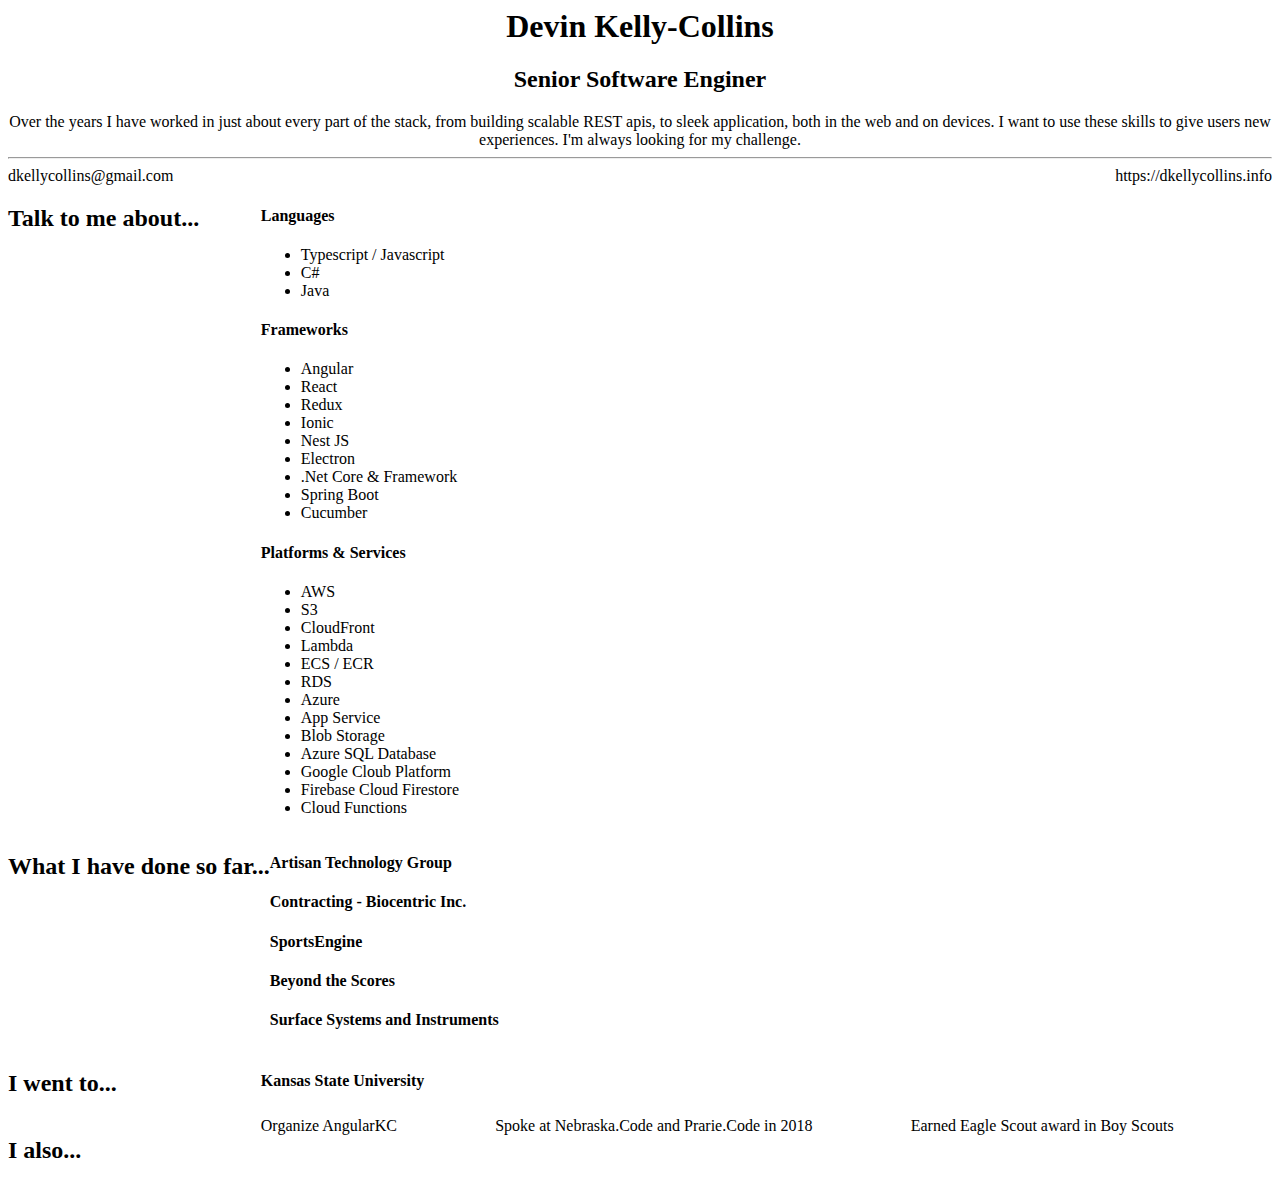
==== index.html @ 17127ee6 "Initial draft." ====
<html>

<head>
  <link rel="stylesheet" href="index.css" />
</head>

<body>
  <div class="resume">
    <h1 class="align-center">Devin Kelly-Collins</h1>
    <h2 class="align-center">Senior Software Enginer</h2>
    <div class="align-center">Over the years I have worked in just about every part of the stack, from building scalable REST apis, to sleek application, both in the web and on devices. I want to use these skills to give users new experiences. I'm always looking for my challenge.</div>
    <hr />
    <div class="flex-row">
      <div>dkellycollins@gmail.com</div>
      <div class="align-right">https://dkellycollins.info</div>
    </div>
    <div class="flex-row">
      <h2 class="section-header">Talk to me about...</h2>
      <div>
        <h4>Languages</h4>
        <ul>
          <li>Typescript / Javascript</li>
          <li>C#</li>
          <li>Java</li>
        </ul>
        <h4>Frameworks</h4>
        <ul>
          <li>Angular</li>
          <li>React</li>
          <li>Redux</li>
          <li>Ionic</li>
          <li>Nest JS</li>
          <li>Electron</li>
          <li>.Net Core & Framework</li>
          <li>Spring Boot</li>
          <li>Cucumber</li>
        </ul>
        <h4>Platforms & Services</h4>
        <ul>
          <li>AWS</li>
          <li>S3</li>
          <li>CloudFront</li>
          <li>Lambda</li>
          <li>ECS / ECR</li>
          <li>RDS</li>
          <li>Azure</li>
          <li>App Service</li>
          <li>Blob Storage</li>
          <li>Azure SQL Database</li>
          <li>Google Cloub Platform</li>
          <li>Firebase Cloud Firestore</li>
          <li>Cloud Functions</li>
        </ul>
      </div>
    </div>
    <div class="flex-row">
      <h2 class="section-header">What I have done so far...</h2>
      <div class="flex-column">
        <div>
          <h4>Artisan Technology Group</h4>
        </div>
        <div>
          <h4>Contracting - Biocentric Inc.</h4>
        </div>
        <div>
          <h4>SportsEngine</h4>
        </div>
        <div>
          <h4>Beyond the Scores</h4>
        </div>
        <div>
          <h4>Surface Systems and Instruments</h4>
        </div>
      </div>
    </div>
    <div class="flex-row">
      <h2 class="section-header">I went to...</h2>
      <div>
        <h4>Kansas State University</h4>
      </div>
    </div>
    <div class="flex-row">
      <h2 class="section-header">I also...</h2>
      <div class="flex">Organize AngularKC</div>
      <div class="flex">Spoke at Nebraska.Code and Prarie.Code in 2018</div>
      <div class="flex">Earned Eagle Scout award in Boy Scouts</div>
    </div>
</body>

</html>
---- index.css ----
.flex-row {
  display: flex;
  flex-direction: row;
}

.flex-row div {
  flex: 1 1 auto;
}

.flex-row .section-header {
  flex-grow: 0;
  flex-shrink: 0;
  flex-basis: auto;
  min-width: 20%;
}

.align-right {
  text-align: right;
}

.align-center {
  text-align: center;
}
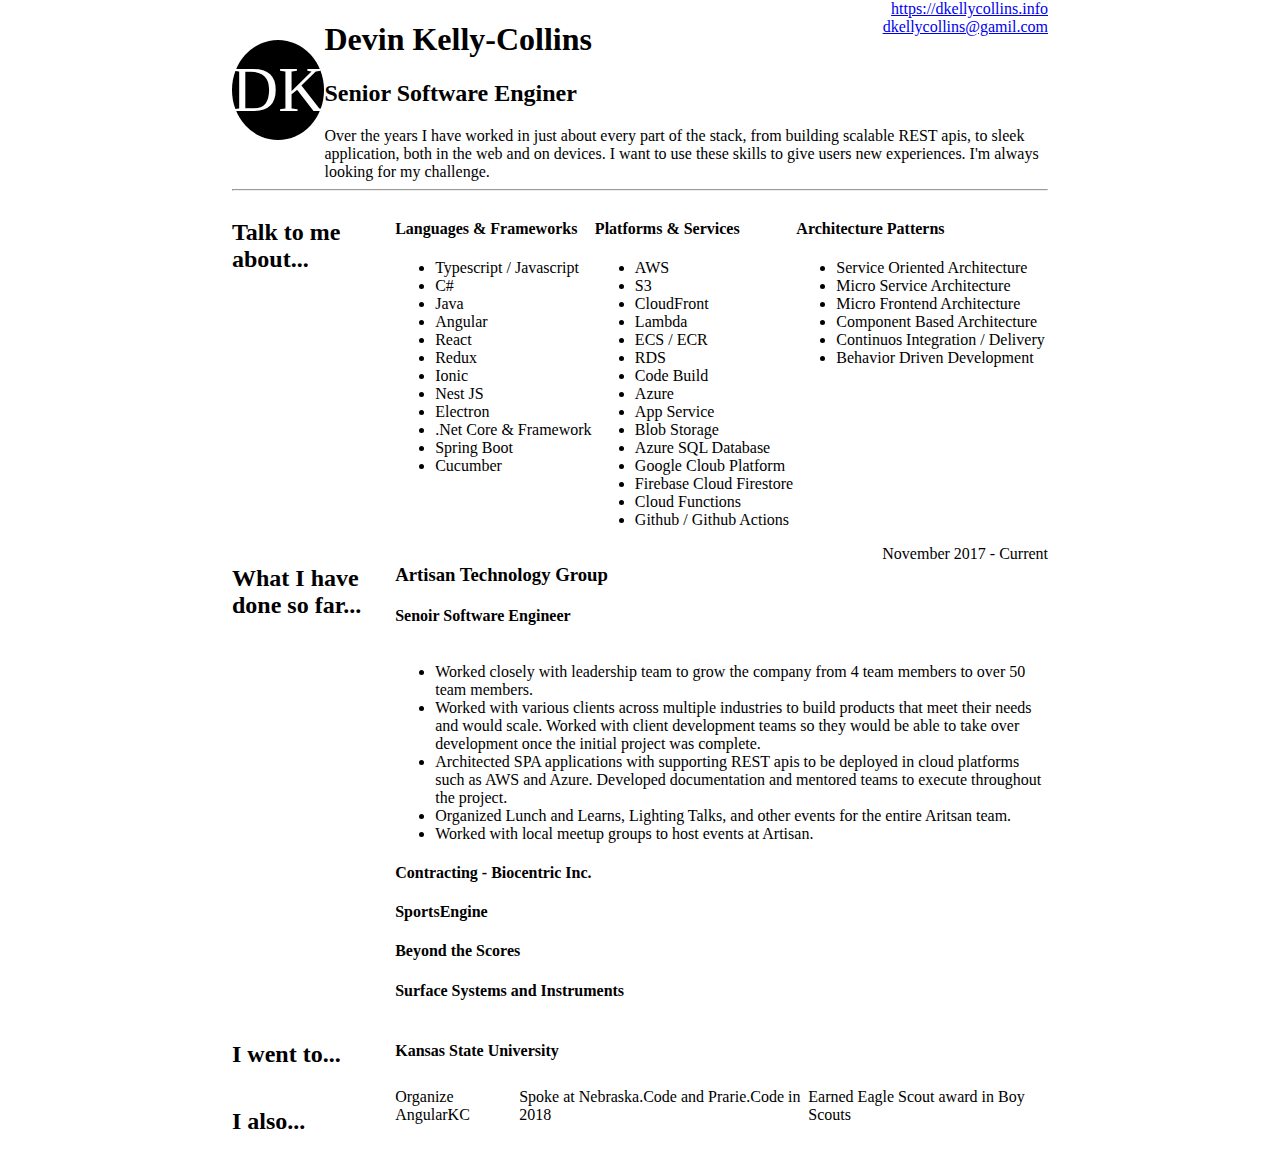
==== commit 8e10d68c: "Checkin" ====
--- a/index.html
+++ b/index.html
@@ -5,26 +5,42 @@
 </head>
 
 <body>
-  <div class="resume">
-    <h1 class="align-center">Devin Kelly-Collins</h1>
-    <h2 class="align-center">Senior Software Enginer</h2>
-    <div class="align-center">Over the years I have worked in just about every part of the stack, from building scalable REST apis, to sleek application, both in the web and on devices. I want to use these skills to give users new experiences. I'm always looking for my challenge.</div>
-    <hr />
+  <div class="flex-row">
     <div class="flex-row">
-      <div>dkellycollins@gmail.com</div>
-      <div class="align-right">https://dkellycollins.info</div>
+      <div class="avatar">DK</div>
     </div>
+    <div class="flex-column">
+      <div class="flex-row">
+        <div>
+          <h1>Devin Kelly-Collins</h1>
+          <h2>Senior Software Enginer</h2>
+        </div>
+        <div>
+          <div class="align-right">
+            <a href="https://dkellycollins.info">https://dkellycollins.info</a>
+          </div>
+          <div class="align-right">
+            <a href="emailto:dkellycollins@gmail.com">dkellycollins@gamil.com</a>
+          </div>
+        </div>
+      </div>
+      <div>
+        Over the years I have worked in just about every part of the stack, from building scalable
+        REST apis, to sleek application, both in the web and on devices. I want to use these skills
+        to give users new experiences. I'm always looking for my challenge.
+      </div>
+    </div>
+  </div>
+  <hr />
+  <div class="flex-row">
+    <h2 class="section-header">Talk to me about...</h2>
     <div class="flex-row">
-      <h2 class="section-header">Talk to me about...</h2>
       <div>
-        <h4>Languages</h4>
+        <h4>Languages & Frameworks</h4>
         <ul>
           <li>Typescript / Javascript</li>
           <li>C#</li>
           <li>Java</li>
-        </ul>
-        <h4>Frameworks</h4>
-        <ul>
           <li>Angular</li>
           <li>React</li>
           <li>Redux</li>
@@ -35,6 +51,8 @@
           <li>Spring Boot</li>
           <li>Cucumber</li>
         </ul>
+      </div>
+      <div>
         <h4>Platforms & Services</h4>
         <ul>
           <li>AWS</li>
@@ -43,6 +61,7 @@
           <li>Lambda</li>
           <li>ECS / ECR</li>
           <li>RDS</li>
+          <li>Code Build</li>
           <li>Azure</li>
           <li>App Service</li>
           <li>Blob Storage</li>
@@ -50,41 +69,72 @@
           <li>Google Cloub Platform</li>
           <li>Firebase Cloud Firestore</li>
           <li>Cloud Functions</li>
+          <li>Github / Github Actions</li>
+        </ul>
+      </div>
+      <div>
+        <h4>Architecture Patterns</h4>
+        <ul>
+          <li>Service Oriented Architecture</li>
+          <li>Micro Service Architecture</li>
+          <li>Micro Frontend Architecture</li>
+          <li>Component Based Architecture</li>
+          <li>Continuos Integration / Delivery</li>
+          <li>Behavior Driven Development</li>
         </ul>
       </div>
     </div>
-    <div class="flex-row">
-      <h2 class="section-header">What I have done so far...</h2>
-      <div class="flex-column">
-        <div>
-          <h4>Artisan Technology Group</h4>
+  </div>
+  <div class="flex-row">
+    <h2 class="section-header">What I have done so far...</h2>
+    <div class="flex-column">
+      <div>
+        <div class="flex-row">
+          <div>
+            <h3>Artisan Technology Group</h3>
+            <h4>Senoir Software Engineer</h4>
+          </div>
+          <div class="align-right">
+            <span>November 2017 - Current</span>
+          </div>
         </div>
-        <div>
-          <h4>Contracting - Biocentric Inc.</h4>
-        </div>
-        <div>
-          <h4>SportsEngine</h4>
-        </div>
-        <div>
-          <h4>Beyond the Scores</h4>
-        </div>
-        <div>
-          <h4>Surface Systems and Instruments</h4>
-        </div>
+        <ul>
+          <li>Worked closely with leadership team to grow the company from 4 team members to over 50 team members.</li>
+          <li>Worked with various clients across multiple industries to build products that meet their needs and would
+            scale. Worked with client development teams so they would be able to take over development once the initial
+            project was complete.</li>
+          <li>Architected SPA applications with supporting REST apis to be deployed in cloud platforms such as AWS and
+            Azure. Developed documentation and mentored teams to execute throughout the project.</li>
+          <li>Organized Lunch and Learns, Lighting Talks, and other events for the entire Aritsan team.</li>
+          <li>Worked with local meetup groups to host events at Artisan.</li>
+        </ul>
+      </div>
+      <div>
+        <h4>Contracting - Biocentric Inc.</h4>
+      </div>
+      <div>
+        <h4>SportsEngine</h4>
+      </div>
+      <div>
+        <h4>Beyond the Scores</h4>
+      </div>
+      <div>
+        <h4>Surface Systems and Instruments</h4>
       </div>
     </div>
-    <div class="flex-row">
-      <h2 class="section-header">I went to...</h2>
-      <div>
-        <h4>Kansas State University</h4>
-      </div>
+  </div>
+  <div class="flex-row">
+    <h2 class="section-header">I went to...</h2>
+    <div>
+      <h4>Kansas State University</h4>
     </div>
-    <div class="flex-row">
-      <h2 class="section-header">I also...</h2>
-      <div class="flex">Organize AngularKC</div>
-      <div class="flex">Spoke at Nebraska.Code and Prarie.Code in 2018</div>
-      <div class="flex">Earned Eagle Scout award in Boy Scouts</div>
-    </div>
+  </div>
+  <div class="flex-row">
+    <h2 class="section-header">I also...</h2>
+    <div class="flex">Organize AngularKC</div>
+    <div class="flex">Spoke at Nebraska.Code and Prarie.Code in 2018</div>
+    <div class="flex">Earned Eagle Scout award in Boy Scouts</div>
+  </div>
 </body>
 
 </html>--- a/index.css
+++ b/index.css
@@ -1,3 +1,15 @@
+
+body {
+  display: flex;
+  flex-direction: column;
+  max-width: 8.5in;
+  margin: auto;
+}
+
+hr {
+  margin-left: 0;
+  margin-right: 0;
+}
 
 .flex-row {
   display: flex;
@@ -15,10 +27,28 @@
   min-width: 20%;
 }
 
+.section-header {
+  max-width: 20%;
+}
+
 .align-right {
   text-align: right;
 }
 
 .align-center {
   text-align: center;
+}
+
+.avatar {
+  background: black;
+  color: white;
+
+  max-width: 100px;
+  max-height: 100px;
+  border-radius: 50%;
+  margin: auto;
+
+  text-align: center;
+  line-height: 100px;
+  font-size: 64px;
 }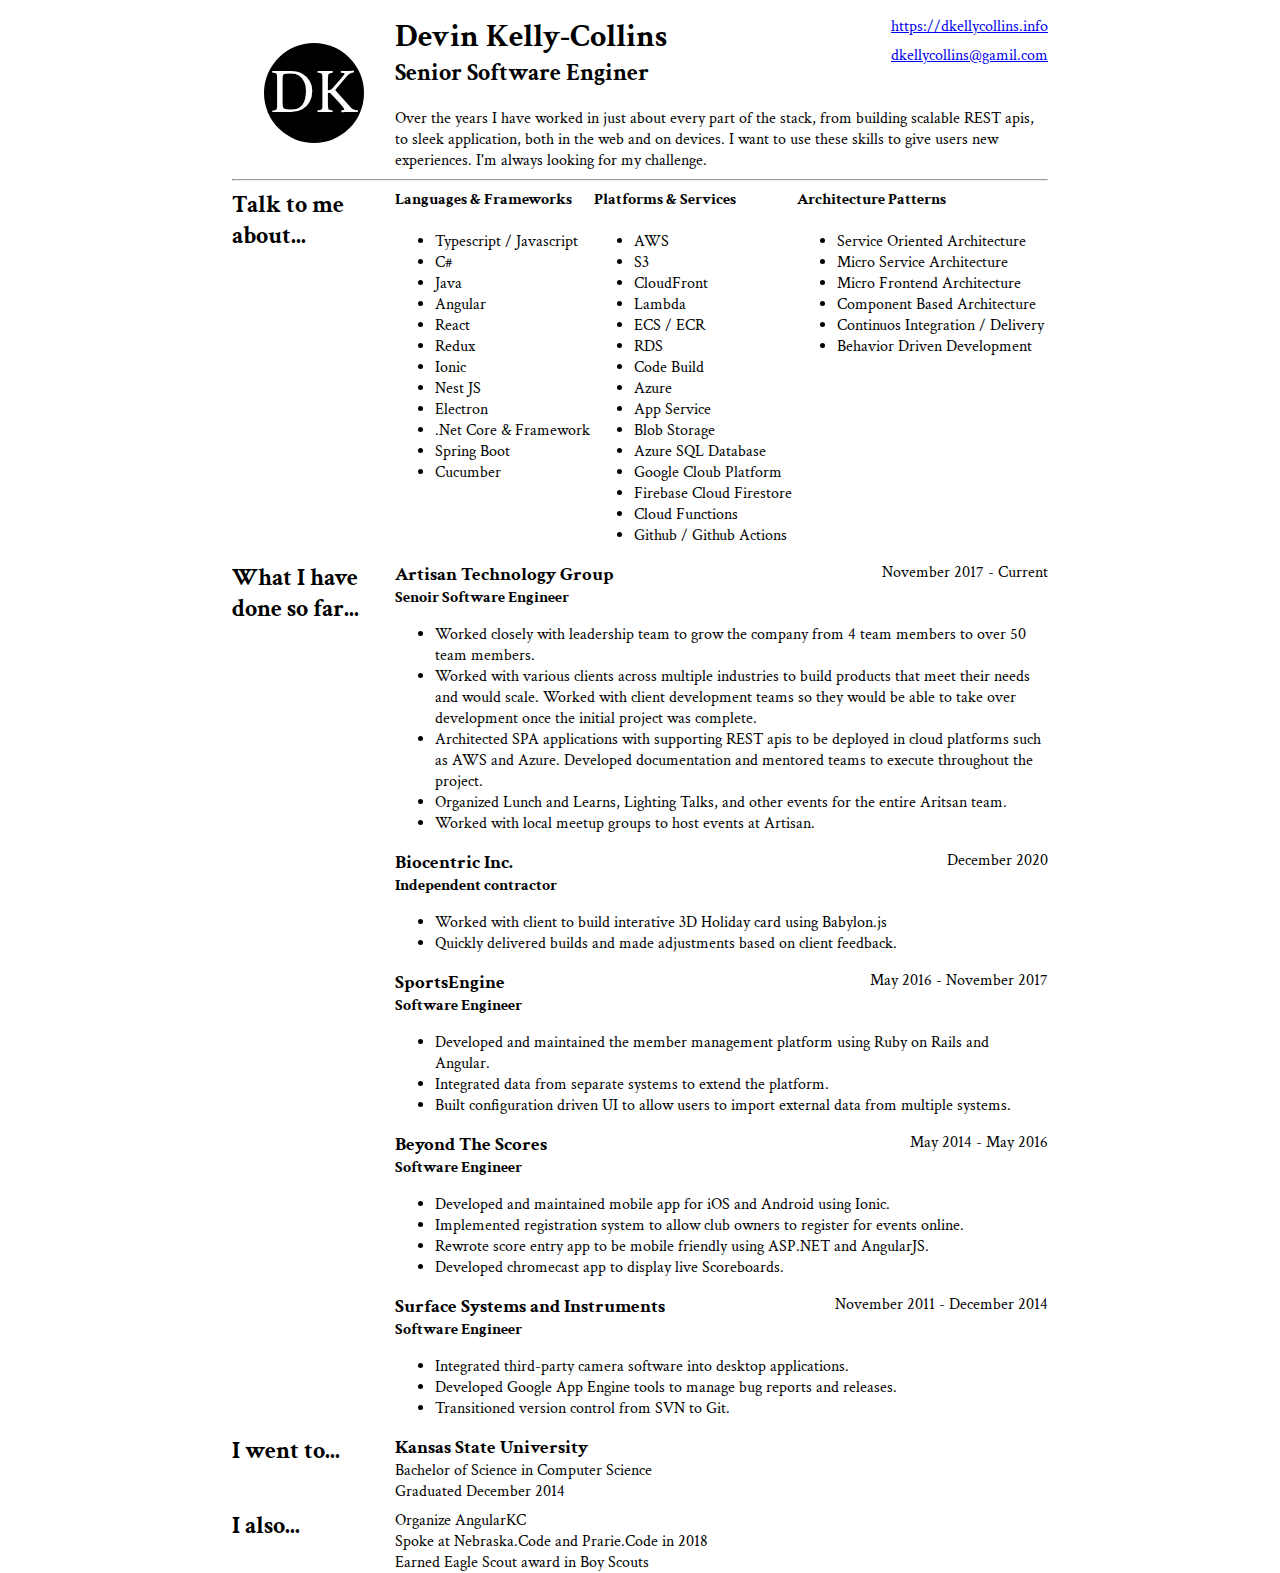
==== commit 83dc30c5: "Filled in the rest of the resume." ====
--- a/index.html
+++ b/index.html
@@ -1,22 +1,25 @@
 <html>
 
 <head>
-  <link rel="stylesheet" href="index.css" />
+  <link rel="preconnect" href="https://fonts.gstatic.com">
+  <link rel="stylesheet"
+    href="https://fonts.googleapis.com/css2?family=Crimson+Text:ital,wght@0,400;0,600;1,400;1,600&display=swap">
+  <link rel="stylesheet" href="index.css">
 </head>
 
 <body>
   <div class="flex-row">
-    <div class="flex-row">
+    <div class="flex-row section-header">
       <div class="avatar">DK</div>
     </div>
     <div class="flex-column">
       <div class="flex-row">
         <div>
-          <h1>Devin Kelly-Collins</h1>
+          <h1 class="margin-bottom-none">Devin Kelly-Collins</h1>
           <h2>Senior Software Enginer</h2>
         </div>
         <div>
-          <div class="align-right">
+          <div class="align-right margin-bottom-small">
             <a href="https://dkellycollins.info">https://dkellycollins.info</a>
           </div>
           <div class="align-right">
@@ -91,49 +94,109 @@
       <div>
         <div class="flex-row">
           <div>
-            <h3>Artisan Technology Group</h3>
-            <h4>Senoir Software Engineer</h4>
+            <h3 class="margin-bottom-none">Artisan Technology Group</h3>
+            <h4 class="margin-bottom-none">Senoir Software Engineer</h4>
           </div>
           <div class="align-right">
             <span>November 2017 - Current</span>
           </div>
         </div>
-        <ul>
-          <li>Worked closely with leadership team to grow the company from 4 team members to over 50 team members.</li>
-          <li>Worked with various clients across multiple industries to build products that meet their needs and would
-            scale. Worked with client development teams so they would be able to take over development once the initial
-            project was complete.</li>
-          <li>Architected SPA applications with supporting REST apis to be deployed in cloud platforms such as AWS and
-            Azure. Developed documentation and mentored teams to execute throughout the project.</li>
-          <li>Organized Lunch and Learns, Lighting Talks, and other events for the entire Aritsan team.</li>
-          <li>Worked with local meetup groups to host events at Artisan.</li>
-        </ul>
-      </div>
-      <div>
-        <h4>Contracting - Biocentric Inc.</h4>
-      </div>
-      <div>
-        <h4>SportsEngine</h4>
-      </div>
-      <div>
-        <h4>Beyond the Scores</h4>
-      </div>
-      <div>
-        <h4>Surface Systems and Instruments</h4>
-      </div>
-    </div>
-  </div>
-  <div class="flex-row">
+        <div>
+          <ul>
+            <li>Worked closely with leadership team to grow the company from 4 team members to over 50 team members.
+            </li>
+            <li>Worked with various clients across multiple industries to build products that meet their needs and would
+              scale. Worked with client development teams so they would be able to take over development once the
+              initial
+              project was complete.</li>
+            <li>Architected SPA applications with supporting REST apis to be deployed in cloud platforms such as AWS and
+              Azure. Developed documentation and mentored teams to execute throughout the project.</li>
+            <li>Organized Lunch and Learns, Lighting Talks, and other events for the entire Aritsan team.</li>
+            <li>Worked with local meetup groups to host events at Artisan.</li>
+          </ul>
+        </div>
+      </div>
+      <div>
+        <div class="flex-row">
+          <div>
+            <h3 class="margin-bottom-none">Biocentric Inc.</h3>
+            <h4 class="margin-bottom-none">Independent contractor</h4>
+          </div>
+          <div class="align-right">December 2020</div>
+        </div>
+        <div>
+          <ul>
+            <li>Worked with client to build interative 3D Holiday card using Babylon.js</li>
+            <li>Quickly delivered builds and made adjustments based on client feedback.</li>
+          </ul>
+        </div>
+      </div>
+      <div>
+        <div class="flex-row">
+          <div>
+            <h3 class="margin-bottom-none">SportsEngine</h3>
+            <h4 class="margin-bottom-none">Software Engineer</h4>
+          </div>
+          <div class="align-right">May 2016 - November 2017</div>
+        </div>
+        <div>
+          <ul>
+            <li>Developed and maintained the member management platform using Ruby on Rails and Angular.</li>
+            <li>Integrated data from separate systems to extend the platform.</li>
+            <li>Built configuration driven UI to allow users to import external data from multiple systems.</li>
+          </ul>
+        </div>
+      </div>
+      <div>
+        <div class="flex-row">
+          <div>
+            <h3 class="margin-bottom-none">Beyond The Scores</h3>
+            <h4 class="margin-bottom-none">Software Engineer</h4>
+          </div>
+          <div class="align-right">May 2014 - May 2016</div>
+        </div>
+        <div>
+          <ul>
+            <li>Developed and maintained mobile app for iOS and Android using Ionic.</li>
+            <li>Implemented registration system to allow club owners to register for events online.</li>
+            <li>Rewrote score entry app to be mobile friendly using ASP.NET and AngularJS.</li>
+            <li>Developed chromecast app to display live Scoreboards.</li>
+          </ul>
+        </div>
+      </div>
+      <div>
+        <div class="flex-row">
+          <div>
+            <h3 class="margin-bottom-none">Surface Systems and Instruments</h3>
+            <h4 class="margin-bottom-none">Software Engineer</h4>
+          </div>
+          <div class="align-right">November 2011 - December 2014</div>
+        </div>
+        <div>
+          <ul>
+            <li>Integrated third-party camera software into desktop applications.</li>
+            <li>Developed Google App Engine tools to manage bug reports and releases.</li>
+            <li>Transitioned version control from SVN to Git.</li>
+          </ul>
+        </div>
+      </div>
+    </div>
+  </div>
+  <div class="flex-row margin-bottom-small">
     <h2 class="section-header">I went to...</h2>
     <div>
-      <h4>Kansas State University</h4>
+      <h3 class="margin-bottom-none">Kansas State University</h3>
+      <div>Bachelor of Science in Computer Science</div>
+      <div>Graduated December 2014</div>
     </div>
   </div>
   <div class="flex-row">
     <h2 class="section-header">I also...</h2>
-    <div class="flex">Organize AngularKC</div>
-    <div class="flex">Spoke at Nebraska.Code and Prarie.Code in 2018</div>
-    <div class="flex">Earned Eagle Scout award in Boy Scouts</div>
+    <div>
+      <div>Organize AngularKC</div>
+      <div>Spoke at Nebraska.Code and Prarie.Code in 2018</div>
+      <div>Earned Eagle Scout award in Boy Scouts</div>
+    </div>
   </div>
 </body>
 
--- a/index.css
+++ b/index.css
@@ -1,15 +1,29 @@
-
 body {
   display: flex;
   flex-direction: column;
+
   max-width: 8.5in;
   margin: auto;
+  padding-top: 16px;
+
+  font-family: "Crimson Text", serif;
 }
 
 hr {
-  margin-left: 0;
-  margin-right: 0;
+  margin-left: 0px;
+  margin-right: 0px;
 }
+
+h1,
+h2,
+h3,
+h4,
+h5,
+h6 {
+  margin-top: 0px;
+}
+
+/* Layout */
 
 .flex-row {
   display: flex;
@@ -24,12 +38,10 @@
   flex-grow: 0;
   flex-shrink: 0;
   flex-basis: auto;
-  min-width: 20%;
+  width: 20%;
 }
 
-.section-header {
-  max-width: 20%;
-}
+/* Utilities */
 
 .align-right {
   text-align: right;
@@ -38,6 +50,16 @@
 .align-center {
   text-align: center;
 }
+
+.margin-bottom-none {
+  margin-bottom: 0px;
+}
+
+.margin-bottom-small {
+  margin-bottom: 8px;
+}
+
+/* Components */
 
 .avatar {
   background: black;
@@ -51,4 +73,4 @@
   text-align: center;
   line-height: 100px;
   font-size: 64px;
-}+}
